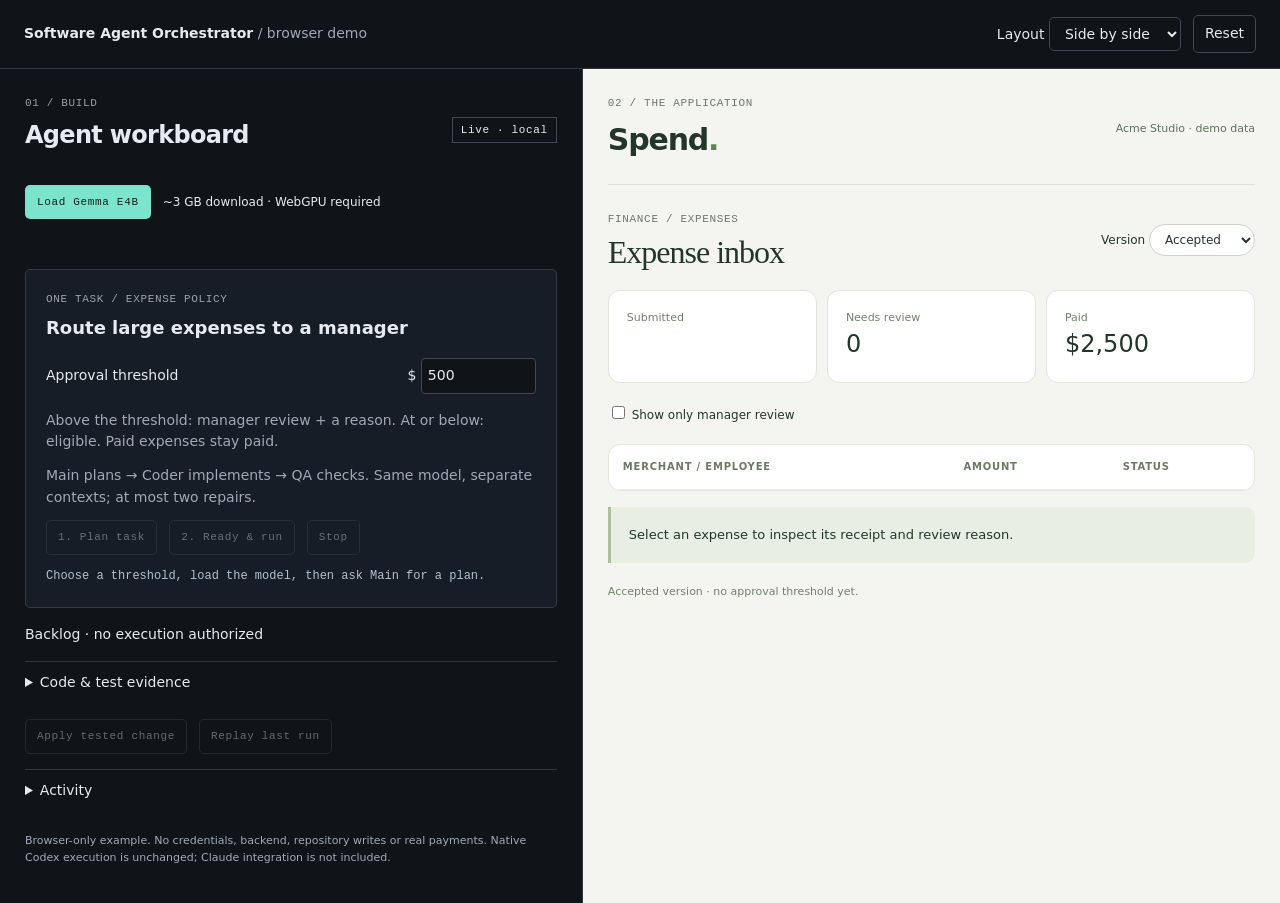
==== public/demo.html @ 0107d952 "Add minimal Gemma E4B browser workboard demo" ====
<!doctype html>
<html lang="en">
<head>
  <meta charset="utf-8">
  <meta name="viewport" content="width=device-width, initial-scale=1">
  <meta name="referrer" content="no-referrer">
  <title>Agents at work · Software Agent Orchestrator</title>
  <link rel="stylesheet" href="./demo.css">
  <script type="module" src="./demo.mjs"></script>
</head>
<body>
  <header class="toolbar">
    <div><strong>Software Agent Orchestrator</strong><span class="muted"> / browser demo</span></div>
    <div class="controls"><label>Layout <select id="layout"><option value="split">Side by side</option><option value="stack">Top / bottom</option></select></label><button id="reset">Reset</button></div>
  </header>
  <main id="workspace">
    <section class="builder" aria-label="Agent workboard">
      <header><div><p class="eyebrow">01 / BUILD</p><h1>Agent workboard</h1></div><span id="mode" class="tag">Live · local</span></header>
      <div class="model"><button id="load">Load Gemma E4B</button><span id="model-status" role="status">~3 GB download · WebGPU required</span></div>
      <nav id="stages" aria-label="Task lifecycle"></nav>
      <article class="task">
        <p class="eyebrow">ONE TASK / EXPENSE POLICY</p>
        <h2>Route large expenses to a manager</h2>
        <label class="threshold">Approval threshold <span>$ <input id="threshold" type="number" min="0.01" max="100000" step="0.01" value="500" required></span></label>
        <p class="muted">Above the threshold: manager review + a reason. At or below: eligible. Paid expenses stay paid.</p>
        <p class="muted">Main plans → Coder implements → QA checks. Same model, separate contexts; at most two repairs.</p>
        <div class="controls"><button id="plan" disabled>1. Plan task</button><button id="run" disabled>2. Ready & run</button><button id="stop" disabled>Stop</button></div>
        <pre id="plan-text">Choose a threshold, load the model, then ask Main for a plan.</pre>
      </article>
      <p id="status" role="status" aria-live="polite">Backlog · no execution authorized</p>
      <details id="evidence"><summary>Code & test evidence</summary><p id="hash" class="muted"></p><pre id="code"></pre><ul id="tests"></ul></details>
      <div class="controls footer"><button id="accept" disabled>Apply tested change</button><button id="replay" disabled>Replay last run</button></div>
      <details><summary>Activity</summary><ol id="activity"></ol></details>
      <p class="fine">Browser-only example. No credentials, backend, repository writes or real payments. Native Codex execution is unchanged; Claude integration is not included.</p>
    </section>
    <section class="spend" aria-label="Expense application">
      <header><div><p class="eyebrow">02 / THE APPLICATION</p><h2>Spend<span class="brand-dot">.</span></h2></div><span class="company">Acme Studio · demo data</span></header>
      <div class="app-heading"><div><p class="eyebrow">FINANCE / EXPENSES</p><h1>Expense inbox</h1></div><label class="preview-label">Version <select id="preview"><option value="accepted">Accepted</option><option value="candidate">Candidate</option></select></label></div>
      <div class="stats"><div><span>Submitted</span><strong id="total"></strong></div><div><span>Needs review</span><strong id="review-count">0</strong></div><div><span>Paid</span><strong>$2,500</strong></div></div>
      <label class="filter"><input id="filter" type="checkbox"> Show only manager review</label>
      <div class="table-wrap"><table><thead><tr><th>Merchant / employee</th><th>Amount</th><th>Status</th></tr></thead><tbody id="expenses"></tbody></table></div>
      <aside id="expense-detail" aria-live="polite">Select an expense to inspect its receipt and review reason.</aside>
      <p class="fine" id="preview-note">Accepted version · no approval threshold yet.</p>
    </section>
  </main>
</body>
</html>
---- public/demo.css ----
:root { color-scheme: dark; font: 14px/1.55 system-ui, sans-serif; color: #e7eaf0; background: #101318; }
* { box-sizing: border-box; }
body { margin: 0; }
button, input, select { font: inherit; }
button, select { padding: 7px 11px; color: inherit; background: transparent; border: 1px solid #414854; border-radius: 5px; }
button { cursor: pointer; } button:disabled { opacity: .4; cursor: default; }
button:focus-visible, select:focus-visible, input:focus-visible, summary:focus-visible { outline: 2px solid #69dbcb; outline-offset: 3px; }
.toolbar, section > header, .app-heading, .controls { display: flex; align-items: center; justify-content: space-between; gap: 12px; }
.toolbar { padding: 15px 24px; border-bottom: 1px solid #303640; }
.controls { justify-content: flex-start; flex-wrap: wrap; }
#workspace { display: grid; grid-template-columns: minmax(340px, 1fr) minmax(440px, 1.2fr); min-height: calc(100vh - 67px); }
#workspace.stack { grid-template-columns: 1fr; }
section { padding: 25px; min-width: 0; }
h1, h2, p { margin: 0 0 12px; } h1 { font-size: 24px; letter-spacing: -.7px; } h2 { font-size: 18px; }
.eyebrow, .tag, #stages, .builder button { font: 11px/1.7 ui-monospace, monospace; letter-spacing: .06em; }
.eyebrow { opacity: .65; margin-bottom: 5px; }
.muted, .fine { color: #a0a9b8; } .fine { font-size: 11px; margin-top: 20px; }
.tag { border: 1px solid #414854; padding: 3px 8px; white-space: nowrap; }
.model { display: flex; align-items: center; gap: 12px; margin: 18px 0; font-size: 12px; }
#stages { display: flex; gap: 7px; flex-wrap: wrap; padding: 12px 0 20px; }
#stages span { color: #929cac; padding: 4px 8px; border-bottom: 2px solid #303640; }
#stages [aria-current="step"] { color: #7ce3cc; border-color: #7ce3cc; }
.task { padding: 20px; border: 1px solid #343c48; background: #171d26; border-radius: 5px; }
.threshold { display: flex; justify-content: space-between; align-items: center; margin: 16px 0; }
.threshold input { width: 115px; color: inherit; background: #101318; border: 1px solid #414854; padding: 6px; border-radius: 4px; }
pre { white-space: pre-wrap; overflow-wrap: anywhere; font: 12px/1.65 ui-monospace, monospace; max-height: 260px; overflow: auto; }
#plan-text { color: #b3c0d0; margin-bottom: 0; } #status { margin: 16px 0; }
summary { cursor: pointer; } details { padding: 10px 0; border-top: 1px solid #303640; }
#tests, #activity { padding-left: 20px; font-size: 12px; } .pass { color: #7ce3cc; } .fail { color: #ffa99c; }
.footer { margin: 15px 0; } #accept:not(:disabled), #load:not(:disabled) { background: #7ce3cc; color: #10251e; border-color: transparent; }
.spend { color-scheme: light; background: #f4f5f0; color: #24362b; border-left: 1px solid #303640; }
.spend header { padding-bottom: 20px; border-bottom: 1px solid #dfe3d9; }
.spend header h2 { font-size: 30px; letter-spacing: -1.2px; margin: 0; } .brand-dot { color: #63864e; }
.company { color: #60705c; font-size: 11px; } .app-heading { margin: 25px 0 20px; }
.spend h1 { font: 32px/1.15 Georgia, serif; letter-spacing: -1px; margin: 0; }
.spend select { border-color: #cdd5c6; border-radius: 20px; background: white; }
.preview-label { font-size: 12px; }.stats { display: grid; grid-template-columns: repeat(3, 1fr); gap: 10px; }
.stats div { padding: 18px; background: #fff; border: 1px solid #e1e6dc; border-radius: 12px; }
.stats span { display: block; font-size: 11px; color: #72816c; }.stats strong { font-size: 24px; font-weight: 500; }
.filter { display: block; margin: 20px 0; font-size: 12px; }.filter input { accent-color: #496e3a; }
.table-wrap { overflow: auto; background: white; border: 1px solid #e1e6dc; border-radius: 12px; }
table { width: 100%; border-collapse: collapse; text-align: left; }th { font-size: 10px; color: #6a7a64; text-transform: uppercase; letter-spacing: .08em; }
th, td { padding: 14px; border-bottom: 1px solid #edf0e8; }td { font-size: 13px; }tr:last-child td { border: 0; }
.spend td button { padding: 0; border: 0; border-radius: 0; color: #24362b; text-align: left; }.employee { display: block; font-size: 11px; color: #839078; }
.pill { display: inline-block; padding: 4px 9px; border-radius: 20px; background: #eef3e9; color: #4c6b37; font-size: 11px; white-space: nowrap; }.pill.review { background: #fff0d9; color: #896025; }.pill.error { background: #fee4df; color: #912f22; }
#expense-detail { padding: 18px; margin-top: 16px; border-left: 3px solid #aac199; background: #e9eee2; font-size: 13px; border-radius: 0 10px 10px 0; }
.spend .fine { color: #73806c; }#workspace.stack .spend { border-left: 0; border-top: 1px solid #303640; }
@media(max-width: 850px) { #workspace { grid-template-columns: 1fr; } .toolbar { align-items: flex-start; flex-direction: column; } section { padding: 20px; } .stats strong { font-size: 20px; } .company { max-width: 110px; } }
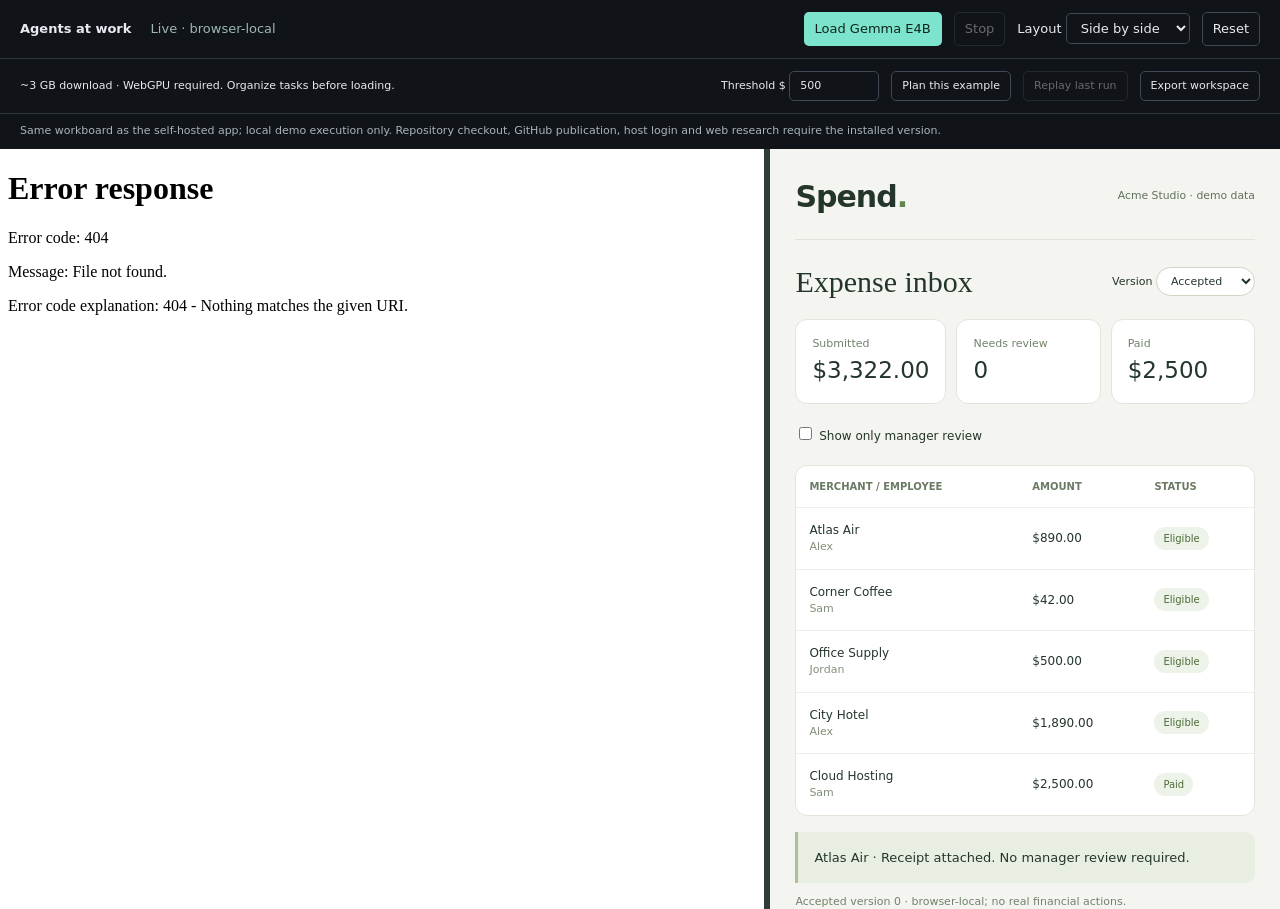
==== commit 4dd97484: "Reuse the official workboard UI in the local Gemma demo" ====
--- a/public/demo.html
+++ b/public/demo.html
@@ -1,46 +1,27 @@
 <!doctype html>
 <html lang="en">
 <head>
-  <meta charset="utf-8">
-  <meta name="viewport" content="width=device-width, initial-scale=1">
-  <meta name="referrer" content="no-referrer">
+  <meta charset="utf-8"><meta name="viewport" content="width=device-width,initial-scale=1"><meta name="referrer" content="no-referrer">
   <title>Agents at work · Software Agent Orchestrator</title>
-  <link rel="stylesheet" href="./demo.css">
-  <script type="module" src="./demo.mjs"></script>
+  <link rel="stylesheet" href="./demo.css"><script type="module" src="./demo.mjs"></script>
 </head>
 <body>
-  <header class="toolbar">
-    <div><strong>Software Agent Orchestrator</strong><span class="muted"> / browser demo</span></div>
-    <div class="controls"><label>Layout <select id="layout"><option value="split">Side by side</option><option value="stack">Top / bottom</option></select></label><button id="reset">Reset</button></div>
+  <header class="toolbar"><div><strong>Agents at work</strong> <span id="mode">Live · browser-local</span></div>
+    <div class="controls"><button id="load">Load Gemma E4B</button><button id="stop" disabled>Stop</button><label>Layout <select id="layout"><option value="split">Side by side</option><option value="stack">Top / bottom</option></select></label><button id="reset">Reset</button></div>
   </header>
+  <div class="toolbar secondary"><span id="model-status" role="status">~3 GB download · WebGPU required. Organize tasks before loading.</span><div class="controls"><label>Threshold $ <input id="threshold" type="number" min="0.01" max="100000" step="0.01" value="500"></label><button id="example">Plan this example</button><button id="replay" disabled>Replay last run</button><button id="export">Export workspace</button></div></div>
+  <p id="notice" role="status">Same workboard as the self-hosted app; local demo execution only. Repository checkout, GitHub publication, host login and web research require the installed version.</p>
   <main id="workspace">
-    <section class="builder" aria-label="Agent workboard">
-      <header><div><p class="eyebrow">01 / BUILD</p><h1>Agent workboard</h1></div><span id="mode" class="tag">Live · local</span></header>
-      <div class="model"><button id="load">Load Gemma E4B</button><span id="model-status" role="status">~3 GB download · WebGPU required</span></div>
-      <nav id="stages" aria-label="Task lifecycle"></nav>
-      <article class="task">
-        <p class="eyebrow">ONE TASK / EXPENSE POLICY</p>
-        <h2>Route large expenses to a manager</h2>
-        <label class="threshold">Approval threshold <span>$ <input id="threshold" type="number" min="0.01" max="100000" step="0.01" value="500" required></span></label>
-        <p class="muted">Above the threshold: manager review + a reason. At or below: eligible. Paid expenses stay paid.</p>
-        <p class="muted">Main plans → Coder implements → QA checks. Same model, separate contexts; at most two repairs.</p>
-        <div class="controls"><button id="plan" disabled>1. Plan task</button><button id="run" disabled>2. Ready & run</button><button id="stop" disabled>Stop</button></div>
-        <pre id="plan-text">Choose a threshold, load the model, then ask Main for a plan.</pre>
-      </article>
-      <p id="status" role="status" aria-live="polite">Backlog · no execution authorized</p>
-      <details id="evidence"><summary>Code & test evidence</summary><p id="hash" class="muted"></p><pre id="code"></pre><ul id="tests"></ul></details>
-      <div class="controls footer"><button id="accept" disabled>Apply tested change</button><button id="replay" disabled>Replay last run</button></div>
-      <details><summary>Activity</summary><ol id="activity"></ol></details>
-      <p class="fine">Browser-only example. No credentials, backend, repository writes or real payments. Native Codex execution is unchanged; Claude integration is not included.</p>
-    </section>
+    <iframe id="board" title="Official workboard · browser-local runtime"></iframe>
+    <div id="divider" role="separator" tabindex="0" aria-label="Resize workboard" aria-orientation="vertical" aria-valuemin="35" aria-valuemax="75" aria-valuenow="60"></div>
     <section class="spend" aria-label="Expense application">
-      <header><div><p class="eyebrow">02 / THE APPLICATION</p><h2>Spend<span class="brand-dot">.</span></h2></div><span class="company">Acme Studio · demo data</span></header>
-      <div class="app-heading"><div><p class="eyebrow">FINANCE / EXPENSES</p><h1>Expense inbox</h1></div><label class="preview-label">Version <select id="preview"><option value="accepted">Accepted</option><option value="candidate">Candidate</option></select></label></div>
+      <header><h2>Spend<span>.</span></h2><small>Acme Studio · demo data</small></header>
+      <div class="app-heading"><h1>Expense inbox</h1><label>Version <select id="preview"><option value="accepted">Accepted</option><option value="candidate">Candidate</option></select></label></div>
       <div class="stats"><div><span>Submitted</span><strong id="total"></strong></div><div><span>Needs review</span><strong id="review-count">0</strong></div><div><span>Paid</span><strong>$2,500</strong></div></div>
       <label class="filter"><input id="filter" type="checkbox"> Show only manager review</label>
       <div class="table-wrap"><table><thead><tr><th>Merchant / employee</th><th>Amount</th><th>Status</th></tr></thead><tbody id="expenses"></tbody></table></div>
-      <aside id="expense-detail" aria-live="polite">Select an expense to inspect its receipt and review reason.</aside>
-      <p class="fine" id="preview-note">Accepted version · no approval threshold yet.</p>
+      <aside id="expense-detail" aria-live="polite"></aside><p id="preview-note" class="fine"></p>
+      <details id="evidence"><summary>Selected task · source & executed checks</summary><p id="hash"></p><h3>Before</h3><pre id="before"></pre><h3>Candidate</h3><pre id="code"></pre><ul id="tests"></ul></details>
     </section>
   </main>
 </body>
--- a/public/demo.css
+++ b/public/demo.css
@@ -1,48 +1,22 @@
-:root { color-scheme: dark; font: 14px/1.55 system-ui, sans-serif; color: #e7eaf0; background: #101318; }
-* { box-sizing: border-box; }
-body { margin: 0; }
-button, input, select { font: inherit; }
-button, select { padding: 7px 11px; color: inherit; background: transparent; border: 1px solid #414854; border-radius: 5px; }
-button { cursor: pointer; } button:disabled { opacity: .4; cursor: default; }
-button:focus-visible, select:focus-visible, input:focus-visible, summary:focus-visible { outline: 2px solid #69dbcb; outline-offset: 3px; }
-.toolbar, section > header, .app-heading, .controls { display: flex; align-items: center; justify-content: space-between; gap: 12px; }
-.toolbar { padding: 15px 24px; border-bottom: 1px solid #303640; }
-.controls { justify-content: flex-start; flex-wrap: wrap; }
-#workspace { display: grid; grid-template-columns: minmax(340px, 1fr) minmax(440px, 1.2fr); min-height: calc(100vh - 67px); }
-#workspace.stack { grid-template-columns: 1fr; }
-section { padding: 25px; min-width: 0; }
-h1, h2, p { margin: 0 0 12px; } h1 { font-size: 24px; letter-spacing: -.7px; } h2 { font-size: 18px; }
-.eyebrow, .tag, #stages, .builder button { font: 11px/1.7 ui-monospace, monospace; letter-spacing: .06em; }
-.eyebrow { opacity: .65; margin-bottom: 5px; }
-.muted, .fine { color: #a0a9b8; } .fine { font-size: 11px; margin-top: 20px; }
-.tag { border: 1px solid #414854; padding: 3px 8px; white-space: nowrap; }
-.model { display: flex; align-items: center; gap: 12px; margin: 18px 0; font-size: 12px; }
-#stages { display: flex; gap: 7px; flex-wrap: wrap; padding: 12px 0 20px; }
-#stages span { color: #929cac; padding: 4px 8px; border-bottom: 2px solid #303640; }
-#stages [aria-current="step"] { color: #7ce3cc; border-color: #7ce3cc; }
-.task { padding: 20px; border: 1px solid #343c48; background: #171d26; border-radius: 5px; }
-.threshold { display: flex; justify-content: space-between; align-items: center; margin: 16px 0; }
-.threshold input { width: 115px; color: inherit; background: #101318; border: 1px solid #414854; padding: 6px; border-radius: 4px; }
-pre { white-space: pre-wrap; overflow-wrap: anywhere; font: 12px/1.65 ui-monospace, monospace; max-height: 260px; overflow: auto; }
-#plan-text { color: #b3c0d0; margin-bottom: 0; } #status { margin: 16px 0; }
-summary { cursor: pointer; } details { padding: 10px 0; border-top: 1px solid #303640; }
-#tests, #activity { padding-left: 20px; font-size: 12px; } .pass { color: #7ce3cc; } .fail { color: #ffa99c; }
-.footer { margin: 15px 0; } #accept:not(:disabled), #load:not(:disabled) { background: #7ce3cc; color: #10251e; border-color: transparent; }
-.spend { color-scheme: light; background: #f4f5f0; color: #24362b; border-left: 1px solid #303640; }
-.spend header { padding-bottom: 20px; border-bottom: 1px solid #dfe3d9; }
-.spend header h2 { font-size: 30px; letter-spacing: -1.2px; margin: 0; } .brand-dot { color: #63864e; }
-.company { color: #60705c; font-size: 11px; } .app-heading { margin: 25px 0 20px; }
-.spend h1 { font: 32px/1.15 Georgia, serif; letter-spacing: -1px; margin: 0; }
-.spend select { border-color: #cdd5c6; border-radius: 20px; background: white; }
-.preview-label { font-size: 12px; }.stats { display: grid; grid-template-columns: repeat(3, 1fr); gap: 10px; }
-.stats div { padding: 18px; background: #fff; border: 1px solid #e1e6dc; border-radius: 12px; }
-.stats span { display: block; font-size: 11px; color: #72816c; }.stats strong { font-size: 24px; font-weight: 500; }
-.filter { display: block; margin: 20px 0; font-size: 12px; }.filter input { accent-color: #496e3a; }
-.table-wrap { overflow: auto; background: white; border: 1px solid #e1e6dc; border-radius: 12px; }
-table { width: 100%; border-collapse: collapse; text-align: left; }th { font-size: 10px; color: #6a7a64; text-transform: uppercase; letter-spacing: .08em; }
-th, td { padding: 14px; border-bottom: 1px solid #edf0e8; }td { font-size: 13px; }tr:last-child td { border: 0; }
-.spend td button { padding: 0; border: 0; border-radius: 0; color: #24362b; text-align: left; }.employee { display: block; font-size: 11px; color: #839078; }
-.pill { display: inline-block; padding: 4px 9px; border-radius: 20px; background: #eef3e9; color: #4c6b37; font-size: 11px; white-space: nowrap; }.pill.review { background: #fff0d9; color: #896025; }.pill.error { background: #fee4df; color: #912f22; }
-#expense-detail { padding: 18px; margin-top: 16px; border-left: 3px solid #aac199; background: #e9eee2; font-size: 13px; border-radius: 0 10px 10px 0; }
-.spend .fine { color: #73806c; }#workspace.stack .spend { border-left: 0; border-top: 1px solid #303640; }
-@media(max-width: 850px) { #workspace { grid-template-columns: 1fr; } .toolbar { align-items: flex-start; flex-direction: column; } section { padding: 20px; } .stats strong { font-size: 20px; } .company { max-width: 110px; } }
+:root { color-scheme: dark; font: 13px/1.5 system-ui,sans-serif; color: #e7eaf0; background: #101318; }
+* { box-sizing: border-box; } body { margin: 0; } button,input,select { font: inherit; }
+button,select,input { padding: 6px 10px; color: inherit; background: transparent; border: 1px solid #414854; border-radius: 5px; }
+button { cursor: pointer; } button:disabled { opacity: .4; cursor: default; } :focus-visible { outline: 2px solid #69dbcb; outline-offset: 2px; }
+.toolbar,.controls,.spend header,.app-heading { display: flex; align-items: center; justify-content: space-between; gap: 12px; }
+.toolbar { padding: 12px 20px; border-bottom: 1px solid #303640; flex-wrap: wrap; }.controls { justify-content: flex-start; flex-wrap: wrap; }
+.secondary { font-size: 11px; }.secondary input { width: 90px; } #mode { margin-left: 15px; color: #9eb8b3; }#notice { margin: 0; padding: 9px 20px; color: #a8b4bd; font-size: 11px; }
+#load:not(:disabled) { color: #10251e; background: #7ce3cc; border-color: transparent; }
+#workspace { display: grid; grid-template-columns: minmax(440px,60fr) 6px minmax(340px,40fr); height: max(760px,calc(100vh - 165px)); }
+#board { width: 100%; height: 100%; border: 0; min-width: 0; } #divider { cursor: col-resize; background: #303c3a; touch-action: none; }
+#workspace.stack { grid-template-columns: 1fr; grid-template-rows: 650px 6px minmax(580px,auto); height: auto; }#workspace.stack #divider { cursor: row-resize; }
+.spend { overflow: auto; padding: 25px; min-width: 0; color-scheme: light; background: #f4f5f0; color: #24362b; }
+.spend header { padding-bottom: 20px; border-bottom: 1px solid #dfe3d9; }.spend h2 { font-size: 30px; letter-spacing: -1px; margin: 0; }.spend h2 span { color: #63864e; }.spend small { color: #60705c; }
+.app-heading { margin: 25px 0 20px; }.app-heading label { font-size: 11px; }.spend h1 { font: 30px/1.15 Georgia,serif; margin: 0; }
+.spend select { border-color: #cdd5c6; border-radius: 20px; background: white; }.stats { display: grid; grid-template-columns: repeat(3,1fr); gap: 10px; }
+.stats div { padding: 16px; background: white; border: 1px solid #e1e6dc; border-radius: 12px; }.stats span { display: block; font-size: 11px; color: #72816c; }.stats strong { font-size: 23px; font-weight: 500; }
+.filter { display: block; margin: 20px 0; font-size: 12px; }.filter input { accent-color: #496e3a; }.table-wrap { overflow: auto; background: white; border: 1px solid #e1e6dc; border-radius: 12px; }
+table { width: 100%; border-collapse: collapse; text-align: left; }th { font-size: 10px; color: #6a7a64; text-transform: uppercase; }th,td { padding: 13px; border-bottom: 1px solid #edf0e8; }td { font-size: 12px; }tr:last-child td { border: 0; }
+.spend td button { padding: 0; border: 0; color: #24362b; text-align: left; }.employee { display: block; font-size: 11px; color: #839078; }.pill { display: inline-block; padding: 4px 9px; border-radius: 20px; background: #eef3e9; color: #4c6b37; font-size: 10px; white-space: nowrap; }.pill.review { background: #fff0d9; color: #896025; }.pill.error { background: #fee4df; color: #912f22; }
+#expense-detail { padding: 16px; margin-top: 16px; border-left: 3px solid #aac199; background: #e9eee2; border-radius: 0 10px 10px 0; }.fine { font-size: 11px; color: #73806c; }
+pre { white-space: pre-wrap; overflow-wrap: anywhere; font: 11px/1.6 ui-monospace,monospace; max-height: 230px; overflow: auto; }summary { cursor: pointer; }details { border-top: 1px solid #dfe3d9; padding-top: 12px; }#tests { font-size: 11px; padding-left: 18px; }.pass { color: #356639; }.fail { color: #9e3127; }
+@media(max-width:850px) { #workspace { grid-template-columns: 1fr !important; grid-template-rows: 680px auto !important; height: auto; }#divider { display: none; }.spend { padding: 18px; }.toolbar { padding: 10px 14px; }.app-heading { gap: 10px; } }
